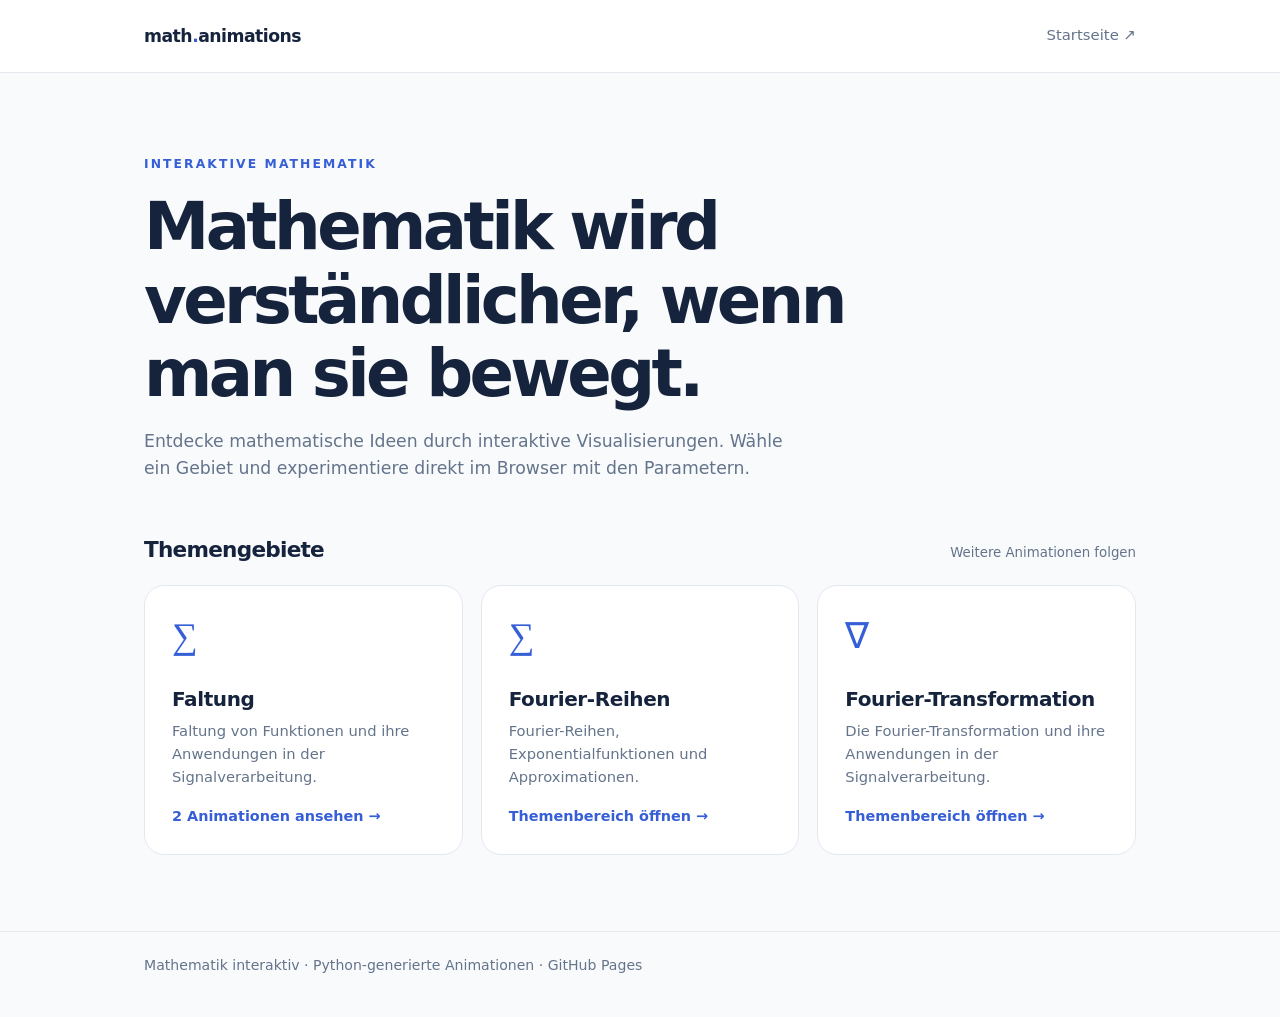
==== index.html @ 644468b3 "asdf" ====
<!doctype html>
<html lang="de">
	<head>
		<meta charset="utf-8">
		<meta name="viewport" content="width=device-width, initial-scale=1">
		<meta name="description" content="Interaktive Mathematik-Animationen zum selbstständigen Experimentieren.">
		<title>Startseite | Mathematik interaktiv</title>
		<link rel="stylesheet" href="styles.css">
	</head>
	<body>
		<header class="nav">
			<div class="shell">
				<a class="brand" href="index.html">math<span>.</span>animations</a>
				<a class="navlink" href="index.html">Startseite ↗</a>
			</div>
		</header>

		<main class="shell">
			<section class="hero">
				<div class="eyebrow">Interaktive Mathematik</div>
				<h1>Mathematik wird verständlicher, wenn man sie bewegt.</h1>
				<p>
					Entdecke mathematische Ideen durch interaktive Visualisierungen. Wähle ein Gebiet und experimentiere direkt im Browser mit den Parametern.
				</p>
			</section>

			<section>
				<div class="section-header">
					<h2>Themengebiete</h2>
					<small>Weitere Animationen folgen</small>
				</div>

				<div class="grid">
					<a class="card" href="Faltung">
						<div class="symbol">∑</div>
						<h3>Faltung</h3>
						<p>Faltung von Funktionen und ihre Anwendungen in der Signalverarbeitung.</p>
						<span class="more">2 Animationen ansehen →</span>
					</a>

					<a class="card" href="Fourier Reihen/fourier_interaktiv_step.html">
						<div class="symbol">∑</div>
						<h3>Fourier-Reihen</h3>
						<p>Fourier-Reihen, Exponentialfunktionen und Approximationen.</p>
						<span class="more">Themenbereich öffnen →</span>
					</a>

					<a class="card" href="Fourier Transformation/">
						<div class="symbol">∇</div>
						<h3>Fourier-Transformation</h3>
						<p>Die Fourier-Transformation und ihre Anwendungen in der Signalverarbeitung.</p>
						<span class="more">Themenbereich öffnen →</span>
					</a>
				</div>
			</section>
		</main>

		<footer class="footer">
			<div class="shell">Mathematik interaktiv · Python-generierte Animationen · GitHub Pages</div>
		</footer>
	</body>
</html>
---- styles.css ----
*{box-sizing:border-box} :root{color-scheme:light;--ink:#16233c;--muted:#64748b;--line:#e3e8ef;--blue:#355ed7;--paper:#f8fafc}body{margin:0;background:var(--paper);color:var(--ink);font-family:Inter,ui-sans-serif,system-ui,-apple-system,BlinkMacSystemFont,"Segoe UI",sans-serif;line-height:1.55}a{color:inherit;text-decoration:none}a:focus-visible{outline:3px solid #6e8cf6;outline-offset:4px;border-radius:8px}.shell{max-width:1040px;margin:auto;padding:0 24px}.nav{background:#fff;border-bottom:1px solid var(--line)}.nav .shell{min-height:72px;display:flex;align-items:center;justify-content:space-between;gap:20px}.brand{font-size:1.08rem;font-weight:750;letter-spacing:-.03em}.brand span{color:var(--blue)}.navlink{font-size:.93rem;color:var(--muted)}.navlink:hover{color:var(--blue)}.hero{padding:82px 0 51px}.eyebrow{font-size:.77rem;text-transform:uppercase;letter-spacing:.17em;color:var(--blue);font-weight:800}.hero h1{font-size:clamp(2.25rem,6.5vw,4.1rem);line-height:1.12;letter-spacing:-.055em;margin:16px 0 18px;max-width:760px}.hero p{font-size:1.08rem;color:var(--muted);max-width:650px;margin:0}.section-header{display:flex;justify-content:space-between;align-items:baseline;gap:16px;margin:0 0 19px}.section-header h2{font-size:1.35rem;letter-spacing:-.035em;margin:0}.section-header small{color:var(--muted)}.grid{display:grid;grid-template-columns:repeat(3,minmax(0,1fr));gap:18px}.card{background:white;border:1px solid var(--line);border-radius:20px;padding:27px;transition:transform .18s,border-color .18s,box-shadow .18s;min-height:212px;display:flex;flex-direction:column}.card[href]:hover{transform:translateY(-3px);border-color:#b4c4f2;box-shadow:0 12px 30px #1b38700d}.symbol{font-size:2.25rem;color:var(--blue);font-family:Georgia,serif;line-height:1.3;height:60px}.card h3{font-size:1.25rem;margin:11px 0 5px;letter-spacing:-.02em}.card p{color:var(--muted);margin:0 0 16px;font-size:.92rem}.card .more{margin-top:auto;color:var(--blue);font-size:.9rem;font-weight:650}.muted-card{opacity:.7}.muted-card .more{color:var(--muted)}.footer{border-top:1px solid var(--line);margin-top:76px;padding:23px 0 40px;color:var(--muted);font-size:.88rem}.crumb{margin:38px 0 0;color:var(--muted);font-size:.9rem}.crumb a:hover{text-decoration:underline}.intro{padding:28px 0 35px}.intro h1{font-size:clamp(2rem,5vw,3rem);letter-spacing:-.05em;margin:6px 0 12px}.intro p{color:var(--muted);max-width:680px}.page-grid{display:grid;grid-template-columns:repeat(2,minmax(0,1fr));gap:18px}.tag{display:inline-block;color:#3659bc;background:#eef2ff;border-radius:999px;padding:3px 10px;font-size:.76rem;font-weight:700;margin-bottom:10px}@media(max-width:760px){.grid,.page-grid{grid-template-columns:1fr}.hero{padding:58px 0 36px}.card{min-height:170px}.shell{padding:0 18px}.section-header{display:block}}
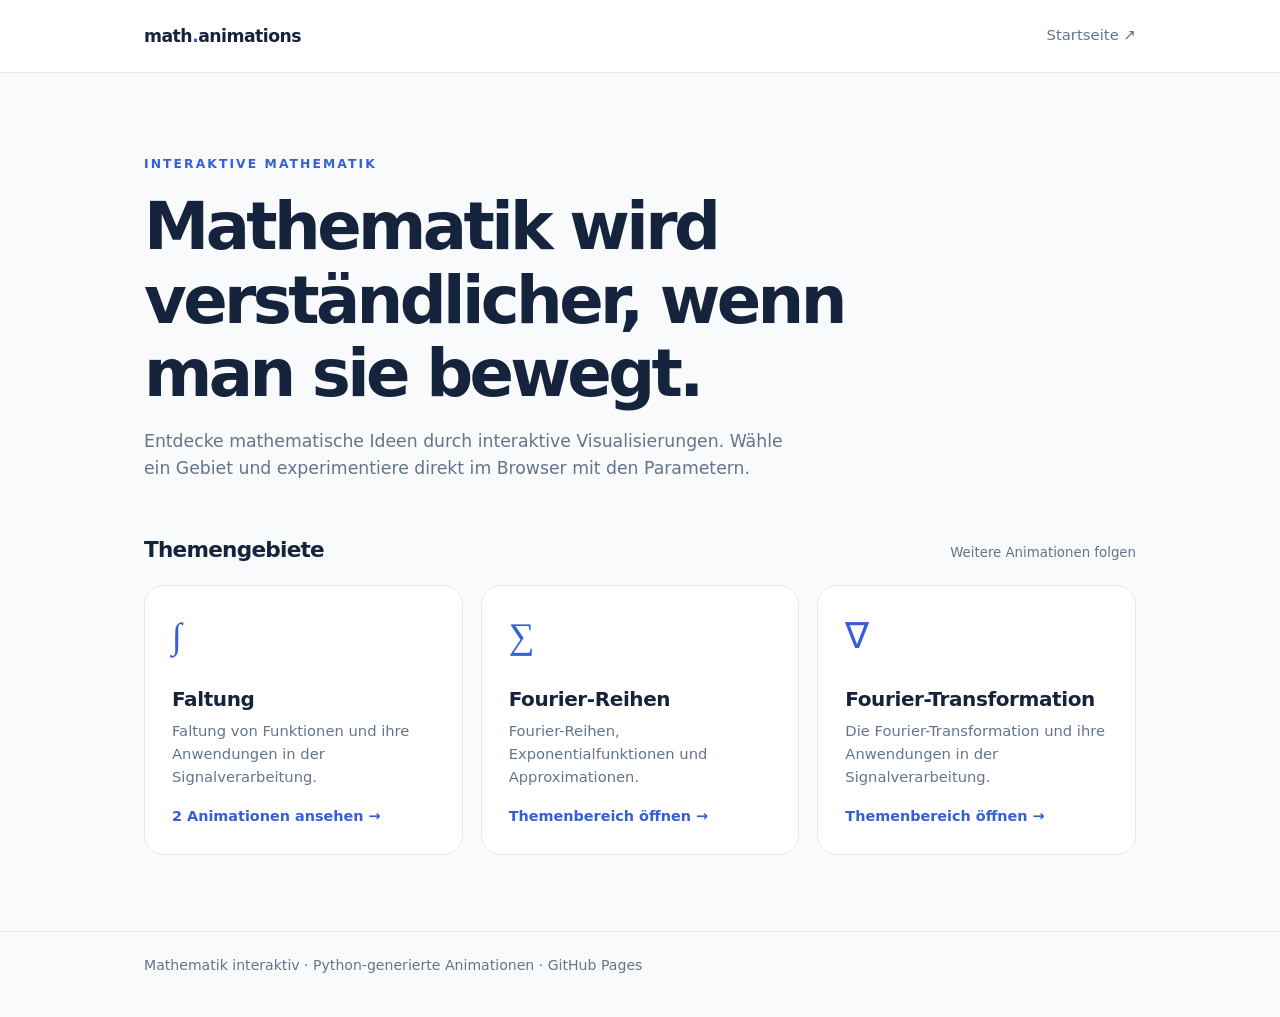
==== commit c5900af4: "details" ====
--- a/index.html
+++ b/index.html
@@ -31,14 +31,14 @@
 				</div>
 
 				<div class="grid">
-					<a class="card" href="Faltung">
-						<div class="symbol">∑</div>
+					<a class="card" href="Faltung/index.html">
+						<div class="symbol">∫</div>
 						<h3>Faltung</h3>
 						<p>Faltung von Funktionen und ihre Anwendungen in der Signalverarbeitung.</p>
 						<span class="more">2 Animationen ansehen →</span>
 					</a>
 
-					<a class="card" href="Fourier Reihen/fourier_interaktiv_step.html">
+					<a class="card" href="Fourier_Reihen/main_fourier_reihen_website.html">
 						<div class="symbol">∑</div>
 						<h3>Fourier-Reihen</h3>
 						<p>Fourier-Reihen, Exponentialfunktionen und Approximationen.</p>
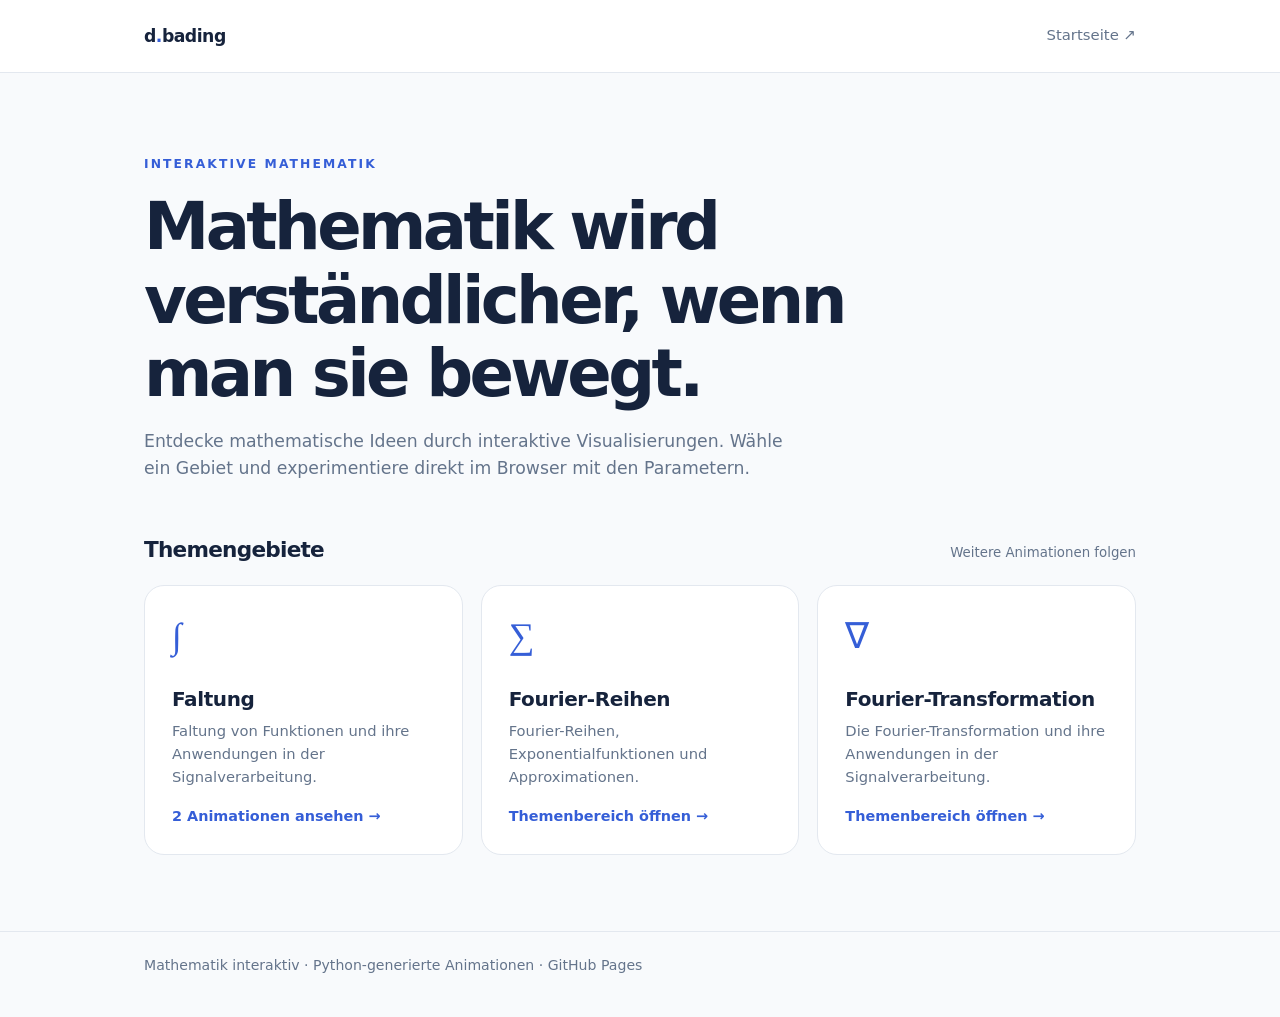
==== commit 507e0be6: "." ====
--- a/index.html
+++ b/index.html
@@ -10,7 +10,7 @@
 	<body>
 		<header class="nav">
 			<div class="shell">
-				<a class="brand" href="index.html">math<span>.</span>animations</a>
+				<a class="brand" href="index.html">d<span>.</span>bading</a>
 				<a class="navlink" href="index.html">Startseite ↗</a>
 			</div>
 		</header>
